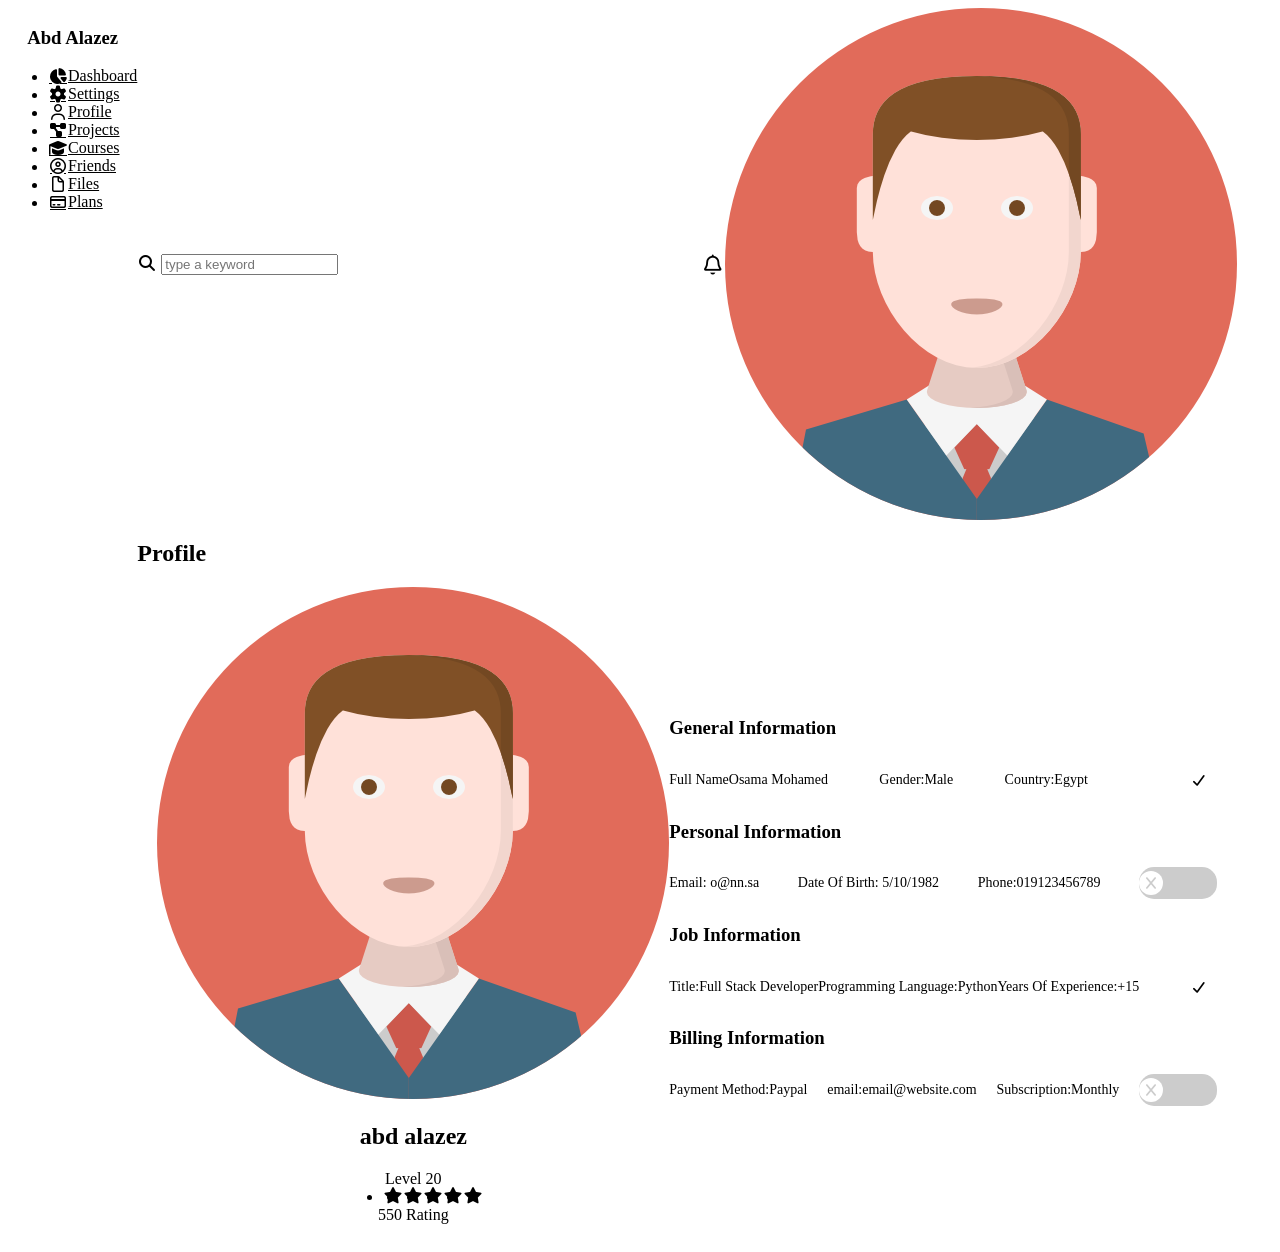
==== profile.html @ 676dd2e9 "implement profile page layout and user overview widget Establish the foundational HTML structure for" ====
<!doctype html>
<html lang="en">
  <head>
    <meta charset="UTF-8" />
    <meta name="viewport" content="width=device-width, initial-scale=1.0" />
    <link rel="stylesheet" href="css/all.min.css" />
    <link rel="stylesheet" href="css/framewerk.css" />
    <link rel="stylesheet" href="css/profile.css" />
    <!-- font -->
    <link rel="preconnect" href="https://fonts.googleapis.com" />
    <link rel="preconnect" href="https://fonts.gstatic.com" crossorigin />
    <link
      href="https://fonts.googleapis.com/css2?family=Open+Sans:ital,wght@0,300..800;1,300..800&display=swap"
      rel="stylesheet"
    />
    <title>Profile</title>
  </head>
  <body>
    <main class="d-flex">
      <aside class="bg-white p-20 relative">
        <h3 class="relative txt-center txt-cap">abd alazez</h3>
        <ul>
          <li>
            <a
              href="index.html"
              class="c-black txt-cap p-10 d-flex al-center gap-10 rad-6"
            >
              <i class="fa-solid fa-chart-pie fa-fw"></i>
              <span>dashboard</span>
            </a>
          </li>
          <li>
            <a
              href="settings.html"
              class="c-black txt-cap p-10 d-flex al-center gap-10 rad-6"
            >
              <i class="fa-solid fa-gear fa-fw"></i>
              <span>settings</span>
            </a>
          </li>
          <li>
            <a
              href="profile.html"
              class="active c-black txt-cap p-10 d-flex al-center gap-10 rad-6"
            >
              <i class="fa-regular fa-user fa-fw"></i>
              <span>profile</span>
            </a>
          </li>
          <li>
            <a
              href="projects.html"
              class="c-black txt-cap p-10 d-flex al-center gap-10 rad-6"
            >
              <i class="fa-solid fa-diagram-project fa-fw"></i>
              <span>projects</span>
            </a>
          </li>
          <li>
            <a
              href="courses.html"
              class="c-black txt-cap p-10 d-flex al-center gap-10 rad-6"
            >
              <i class="fa-solid fa-graduation-cap fa-fw"></i>
              <span>courses</span>
            </a>
          </li>
          <li>
            <a
              href="friends.html"
              class="c-black txt-cap p-10 d-flex al-center gap-10 rad-6"
            >
              <i class="fa-regular fa-circle-user fa-fw"></i>
              <span>friends</span>
            </a>
          </li>
          <li>
            <a
              href="files.html"
              class="c-black txt-cap p-10 d-flex al-center gap-10 rad-6"
            >
              <i class="fa-regular fa-file fa-fw"></i>
              <span>files</span>
            </a>
          </li>
          <li>
            <a
              href="plans.html"
              class="c-black txt-cap p-10 d-flex al-center gap-10 rad-6"
            >
              <i class="fa-regular fa-credit-card fa-fw"></i>
              <span>plans</span>
            </a>
          </li>
        </ul>
      </aside>
      <section class="content">
        <header class="flex-between p-20 bg-white">
          <div class="search relative">
            <i class="fa-solid fa-magnifying-glass"></i>
            <input type="search" placeholder="type a keyword" />
          </div>
          <div class="icons d-flex al-center gap-10 relative">
            <i class="fa-regular fa-bell fa-lg"></i>
            <img src="images/avatar.png" alt="avatar" />
          </div>
        </header>
        <h1 class="relative txt-cap p-20">profile</h1>

        <!-- wedgits area -->
        <section class="wedgits">
          <article class="overview bg-white m-20 rad-10 d-flex al-center">
            <div class="avatar-box p-20 txt-center ">
              <img src="images/avatar.png" alt="avatar" />
              <h2>abd alazez</h2>
              <span class="c-grey">Level 20</span>
              <span class="progress relative d-block bg-ccc rad-6"></span>
              <ul class="flex-center c-orange m-block-10 txt-center">
                <li>
                  <i class="fa-solid fa-star"></i>
                </li>
                <li>
                  <i class="fa-solid fa-star"></i>
                </li>
                <li>
                  <i class="fa-solid fa-star"></i>
                </li>
                <li>
                  <i class="fa-solid fa-star"></i>
                </li>
                <li>
                  <i class="fa-solid fa-star"></i>
                </li>
              </ul>
              <span class="c-grey">550 Rating</span>
            </div>
            <div class="info p-20 relative">
              <div class="info-1">
                <h3 class="c-grey">General Information</h3>
                <div class="content flex-between gap-10">
                  <p class="fs-14">
                    <span class="c-grey">Full Name</span>Osama Mohamed
                  </p>
                  <p class="fs-14"><span class="c-grey">Gender:</span>Male</p>
                  <p class="fs-14"><span class="c-grey">Country:</span>Egypt</p>
                  <label class="toggle-switch d-flex al-center relative bg-ccc">
                    <input
                      type="checkbox"
                      class="bg-white c-ccc rad-half flex-center"
                      checked
                    />
                  </label>
                </div>
              </div>
              <div class="info-1">
                <h3 class="c-grey">Personal Information</h3>
                <div class="content flex-between gap-10">
                  <p class="fs-14">
                    <span class="c-grey">Email: </span>o@nn.sa
                  </p>
                  <p class="fs-14">
                    <span class="c-grey"> Date Of Birth: </span>5/10/1982
                  </p>
                  <p class="fs-14">
                    <span class="c-grey">Phone:</span>019123456789
                  </p>
                  <label class="toggle-switch d-flex al-center relative bg-ccc">
                    <input
                      type="checkbox"
                      class="bg-white c-ccc rad-half flex-center"
                    />
                  </label>
                </div>
              </div>
              <div class="info-1">
                <h3 class="c-grey">Job Information</h3>
                <div class="content flex-between gap-10">
                  <p class="fs-14"><span class="c-grey">Title:</span>Full Stack Developer</p>
                  <p class="fs-14"><span class="c-grey">Programming Language:</span>Python</p>
                  <p class="fs-14">
                    <span class="c-grey">Years Of Experience:</span>+15
                  </p>
                  <label class="toggle-switch d-flex al-center relative bg-ccc">
                    <input
                      type="checkbox"
                      class="bg-white c-ccc rad-half flex-center"
                      checked
                    />
                  </label>
                </div>
              </div>
              <div class="info-1">
                <h3 class="c-grey">Billing Information</h3>
                <div class="content flex-between gap-10">
                  <p class="fs-14">
                    <span class="c-grey">Payment Method:</span>Paypal
                  </p>
                  <p class="fs-14"><span class="c-grey">email:</span>email@website.com</p>
                  <p class="fs-14"><span class="c-grey">Subscription:</span>Monthly</p>
                  <label class="toggle-switch d-flex al-center relative bg-ccc">
                    <input
                      type="checkbox"
                      class="bg-white c-ccc rad-half flex-center"
                    />
                  </label>
                </div>
              </div>
            </div>
          </article>
        </section>
        <!-- end wedgits area -->
      </section>
    </main>
  </body>
</html>
---- css/framewerk.css ----
/* layout */
.d-block {
  display: block;
}

.d-flex {
  display: flex;
}

.al-center {
  align-items: center;
}

.flx-bt {
  justify-content: space-between;
}

.gap-5 {
  gap: calc(var(--px-x) / 2);
}
.gap-10 {
  gap: var(--px-x);
}
.gap-20 {
  gap: var(--px-2x);
}

.d-grid {
  display: grid;
}
@media (max-width: 47.9375rem) {
  .d-block-moblie {
    display: block;
  }
}
/* end-layout */
/* over flow */
.over-hidden {
  overflow: hidden;
}
/* end over flow */

/* padding - margin */
.p-10 {
  padding: var(--px-x);
}
.p-15 {
  padding: 0.9375rem;
}
.p-20 {
  padding: var(--px-2x);
}
.p-block-10 {
  padding-block: var(--px-x);
}
.p-block-20 {
  padding-block: var(--px-2x);
}

@media (max-width: 47.9375rem) {
  .p-5-mobile {
    padding: calc(var(--px-x) / 2);
  }
}
@media (max-width: 47.9375rem) {
  .p-10-mobile {
    padding: var(--px-x);
  }
}

.m-0 {
  margin: 0;
}
.m-20 {
  margin: 1.25rem;
}
.mt-5 {
  margin-top: 5px;
}
.mt-20 {
  margin-top: var(--px-2x);
}
.mb-25 {
  margin-bottom: var(--px-2x);
}

.m-block-10 {
  margin-block: var(--px-x);
}
/* end padding - margin */
.w-ft {
  width: fit-content;
}
/* background */
.bg-eee {
  background-color: #eee;
}
.bg-ccc {
  background-color: #ccc;
}
.bg-grey {
  background-color: var(--grey-color);
}
.bg-blue {
  background-color: var(--blue-color);
}
.bg-green {
  background-color: var(--green-color);
}
.bg-orange {
  background-color: var(--orange-color);
}
.bg-red {
  background-color: var(--red-color);
}
.hover-blue:hover {
  background-color: var(--blue-alt-color);
}
.bg-white {
  background-color: #fff;
}

/* end background */
/* border */
.rad-6 {
  border-radius: 0.375em;
}
.rad-10 {
  border-radius: var(--px-x);
}

.rad-half {
  border-radius: 50%;
}
/* end border */
/* position */
.relative {
  position: relative;
}
/* end position */
/* font */
.txt-center {
  text-align: center;
}
@media (max-width: 47.9375rem) {
  .txt-center-mobile {
    text-align: center;
  }
}
.txt-cap {
  text-transform: capitalize;
}
.txt-upper {
  text-transform: uppercase;
}
.c-white {
  color: #fff;
}
.c-ccc {
  color: #ccc;
}
.c-black {
  color: #000;
}
.c-green {
  color: var(--green-color);
}
.c-orange {
  color: var(--orange-color);
}
.c-red {
  color: var(--red-color);
}
.c-blue {
  color: var(--blue-color);
}
.c-grey {
  color: var(--grey-color);
}

.fw-bold {
  font-weight: bold;
}
.fs-14 {
  font-size: 14px;
}
/* end font */
/* componant */
.flex-between {
  display: flex;
  justify-content: space-between;
  align-items: center;
}
.flex-center {
  display: flex;
  justify-content: center;
  align-items: center;
}

.btn-shape {
  border: none;
  padding: 0.25rem var(--px-x);
  font-size: 14px;
  border-radius: 0.9rem;
}

.delete {
  opacity: 0.5;
  & *:not(i) {
    text-decoration: line-through;
  }
}

label.toggle-switch {
  width: 78px;
  height: 32px;
  border-radius: 15px;
  transition: background-color var(--duration);
  input[type="checkbox"] {
    appearance: none;
    -webkit-appearance: none;
    position: absolute;
    width: 24px;
    height: 24px;
    right: calc(100% - 27px);
    transition: var(--duration);
    &::before {
      content: "\58";
      font-weight: 900;
      font-family: var(--fa-family-classic);
    }
    &:checked {
      transform: rotate(360deg);
      right: 3px;
      background-color: #fff;
      color: var(--blue-color);
      &::before {
        content: "\f00c";
      }
    }
  }

  &:has(input[type="checkbox"]:checked) {
    background-color: var(--blue-color);
  }
}
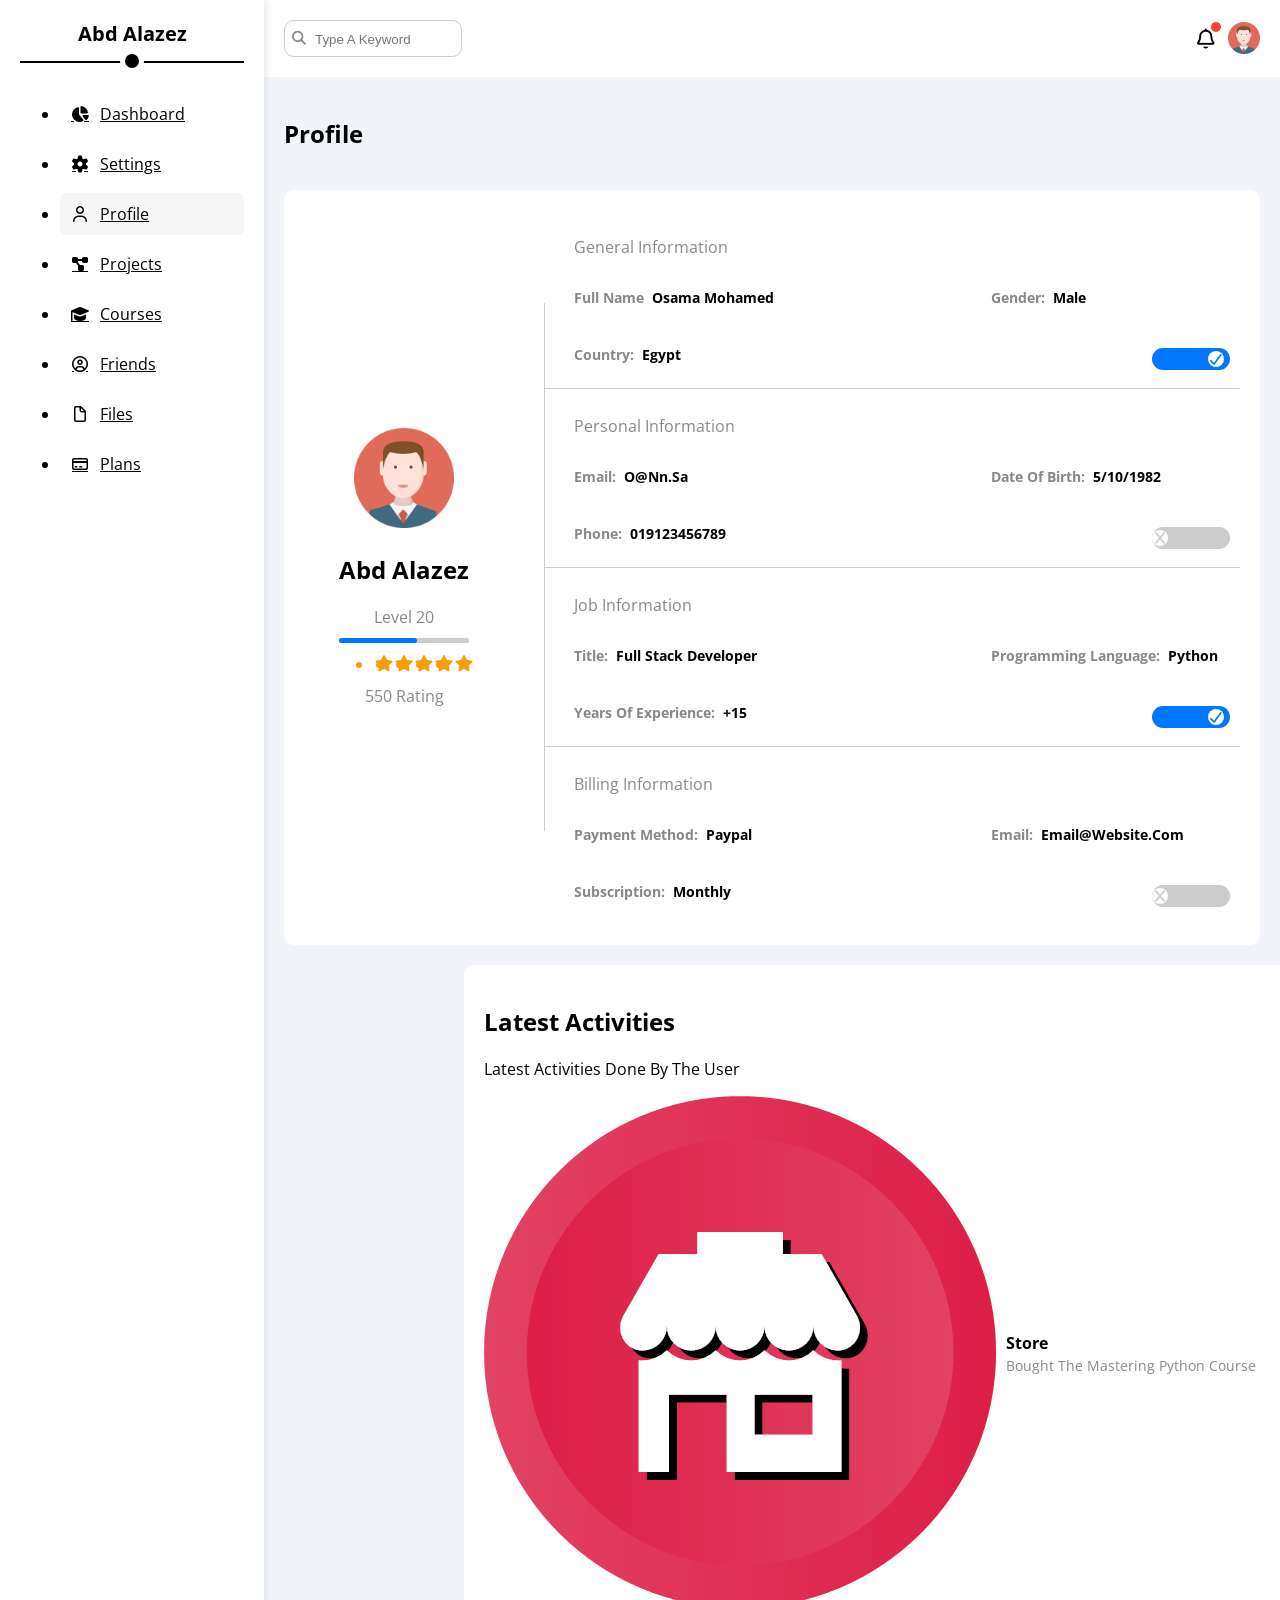
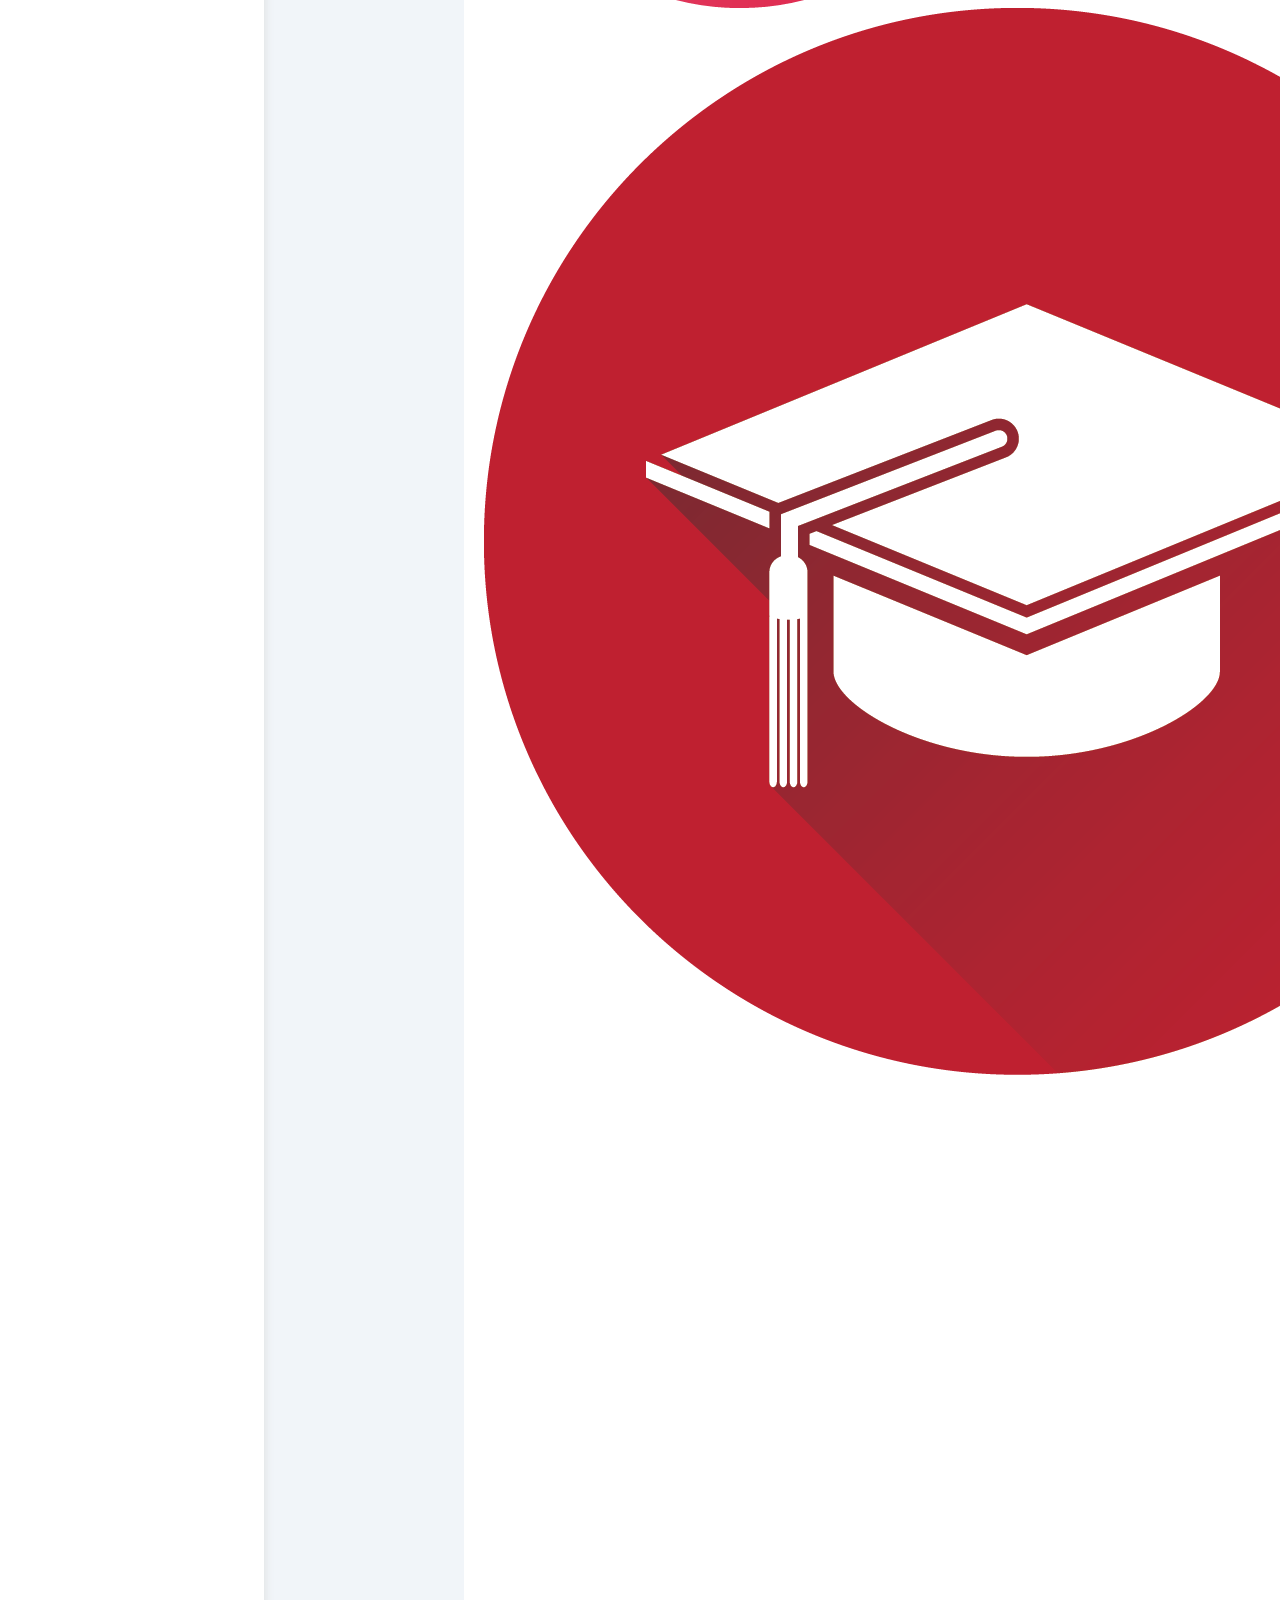
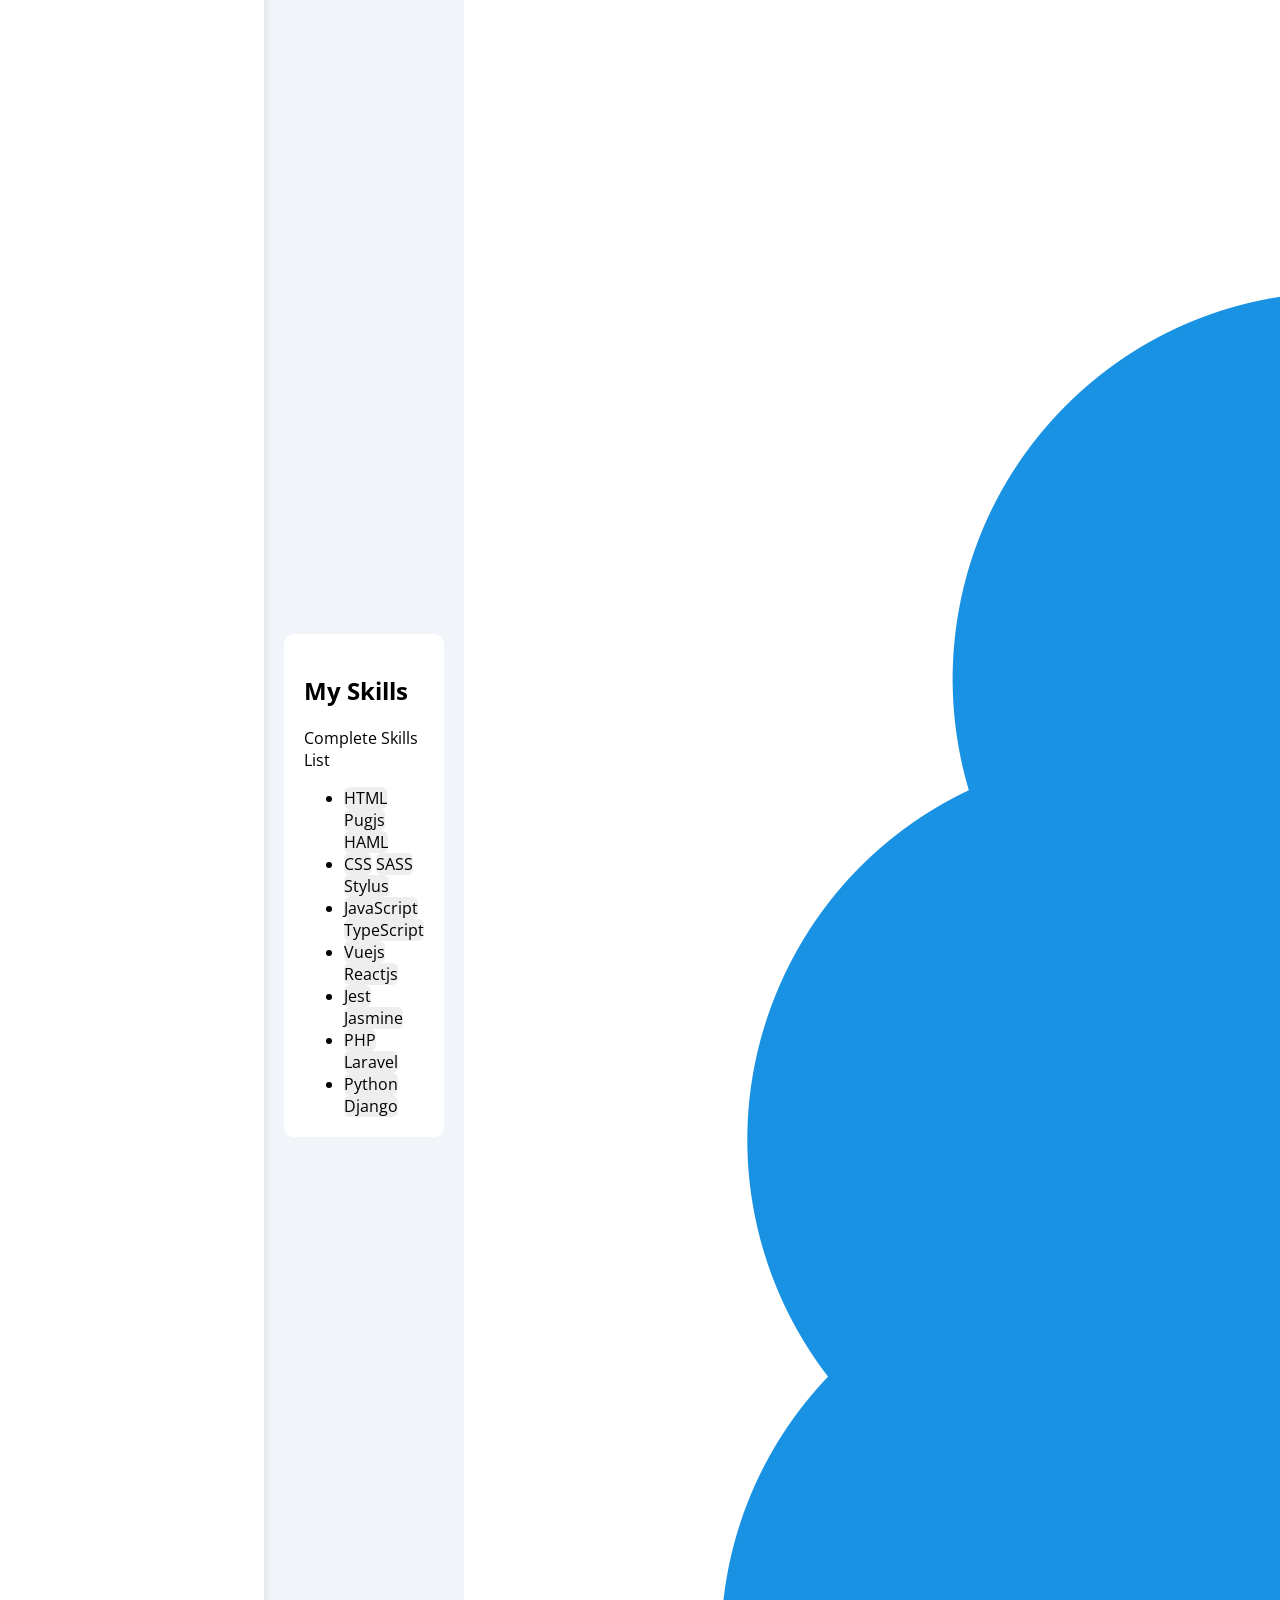
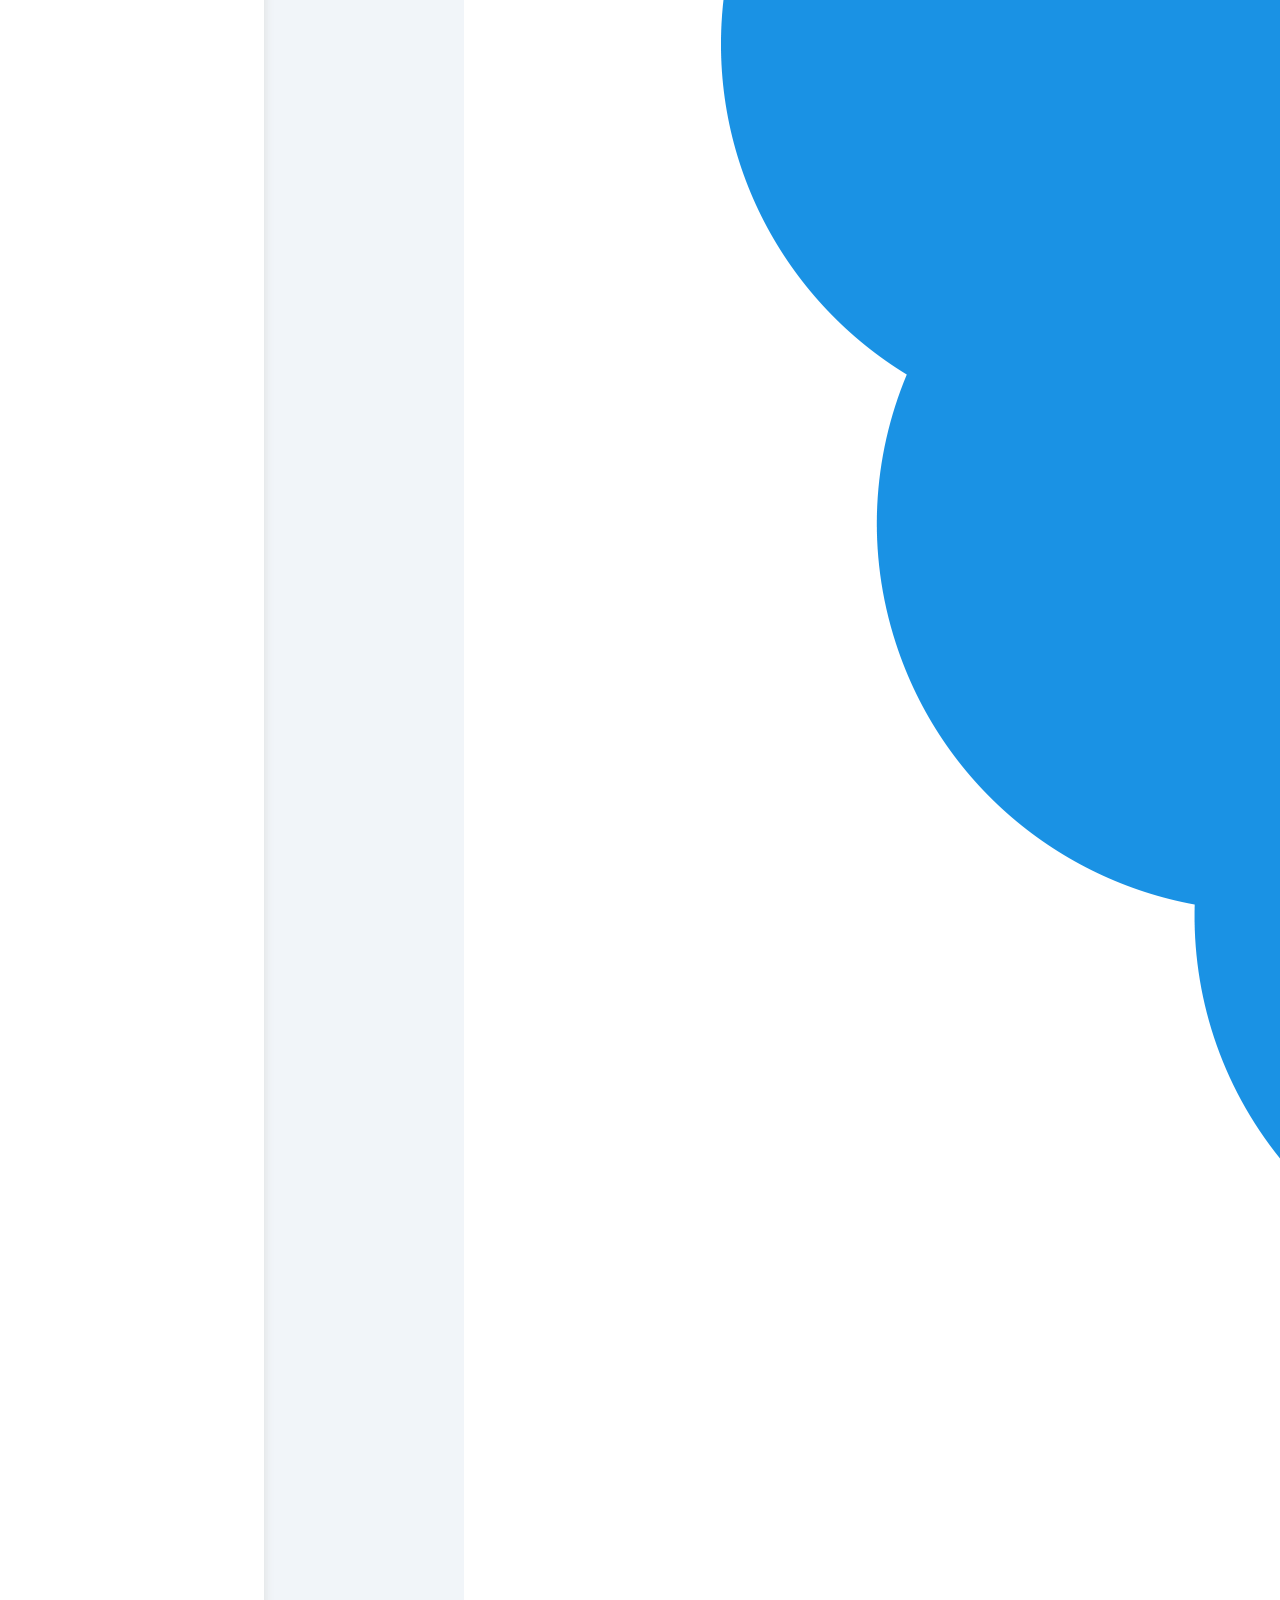
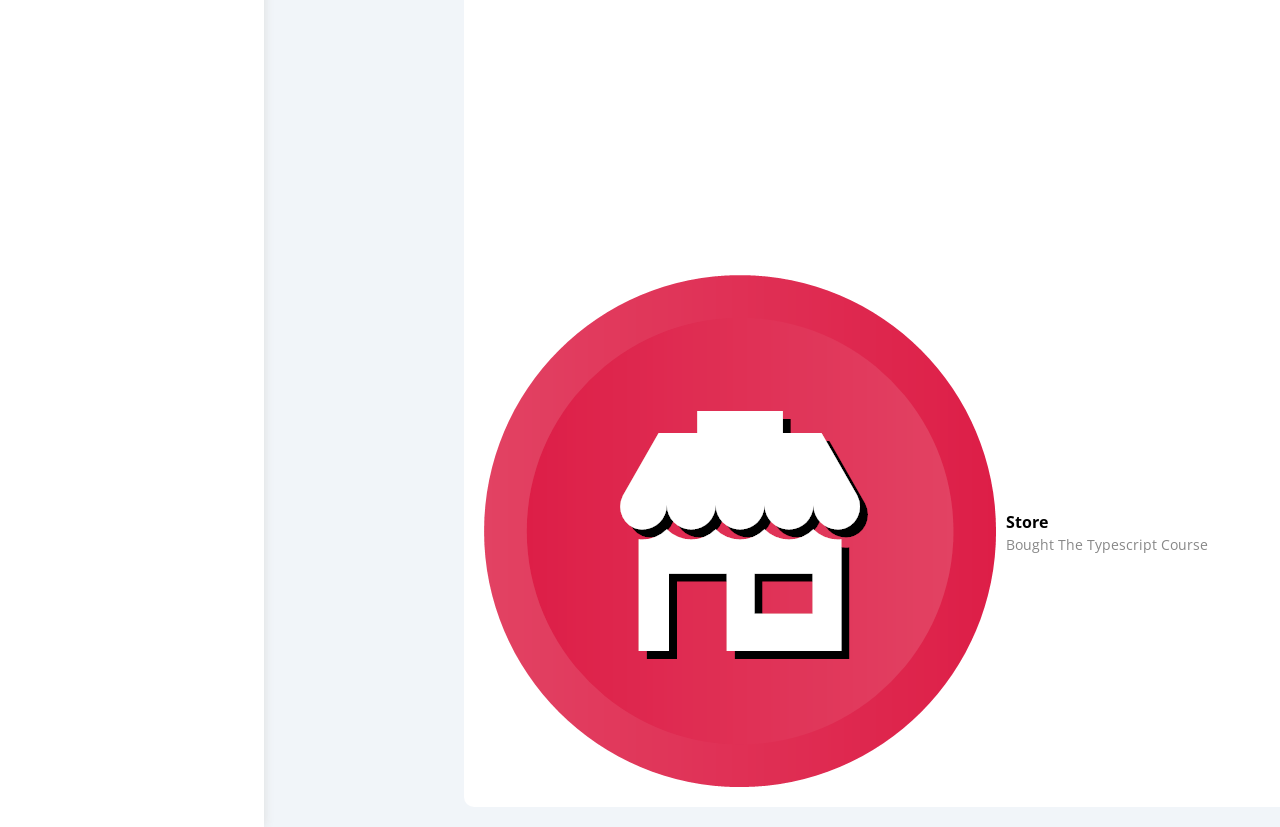
==== commit c5fa614b: "complete profile page by adding skills and latest activities widgets - Introduce "My Skills" widget " ====
--- a/profile.html
+++ b/profile.html
@@ -207,6 +207,111 @@
               </div>
             </div>
           </article>
+          <section class="other-data flex-between m-20 gap-20">
+            <article class="skills bg-white p-20 p-10-mobile rad-10">
+              <div class="title">
+                <h2>My Skills</h2>
+                <p>Complete Skills List</p>
+              </div>
+              <ul class="m-0">
+                <li>
+                  <span class="bg-eee rad-6">HTML</span>
+                  <span class="bg-eee rad-6">Pugjs</span>
+                  <span class="bg-eee rad-6">HAML</span>
+                </li>
+                <li>
+                  <span class="bg-eee rad-6">CSS</span>
+                  <span class="bg-eee rad-6">SASS</span>
+                  <span class="bg-eee rad-6">Stylus</span>
+                </li>
+                <li>
+                  <span class="bg-eee rad-6">JavaScript</span>
+                  <span class="bg-eee rad-6">TypeScript</span>
+                </li>
+                <li>
+                  <span class="bg-eee rad-6">Vuejs</span>
+                  <span class="bg-eee rad-6">Reactjs</span>
+                </li>
+                <li>
+                  <span class="bg-eee rad-6">Jest</span>
+                  <span class="bg-eee rad-6">Jasmine</span>
+                </li>
+                <li>
+                  <span class="bg-eee rad-6">PHP</span>
+                  <span class="bg-eee rad-6">Laravel</span>
+                </li>
+                <li>
+                  <span class="bg-eee rad-6">Python</span>
+                  <span class="bg-eee rad-6">Django</span>
+                </li>
+              </ul>
+            </article>
+
+            <article class="latest-activities bg-white p-20 p-10-mobile rad-10">
+              <div class="title">
+                <h2>Latest Activities</h2>
+                <p>Latest Activities Done By The User</p>
+              </div>
+              <div class="activity flex-between">
+                <div class="info d-flex al-center gap-10">
+                  <img src="images/activity-01.png" alt="Store" />
+                  <div class="txt">
+                    <span class="d-block fw-bold mt-5 mb-10">Store</span>
+                    <span class="c-grey fs-14"
+                      >Bought The Mastering Python Course</span
+                    >
+                  </div>
+                </div>
+                <div class="date">
+                  <span class="d-block mt-5 mb-10">18:10</span>
+                  <span class="c-grey fs-14">Yesterday</span>
+                </div>
+              </div>
+              <div class="activity flex-between">
+                <div class="info d-flex al-center gap-10">
+                  <img src="images/activity-02.png" alt="Academy" />
+                  <div class="txt">
+                    <span class="d-block fw-bold mt-5 mb-10">Academy</span>
+                    <span class="c-grey fs-14">Got The PHP Certificate</span>
+                  </div>
+                </div>
+                <div class="date">
+                  <span class="d-block mt-5 mb-10">16:05</span>
+                  <span class="c-grey fs-14">Yesterday</span>
+                </div>
+              </div>
+              <div class="activity flex-between">
+                <div class="info d-flex al-center gap-10">
+                  <img src="images/activity-03.png" alt="Badges" />
+                  <div class="txt">
+                    <span class="d-block fw-bold mt-5 mb-10">Badges</span>
+                    <span class="c-grey fs-14"
+                      >Unlocked The 10 Skills Badge</span
+                    >
+                  </div>
+                </div>
+                <div class="date">
+                  <span class="d-block mt-5 mb-10">18:05</span>
+                  <span class="c-grey fs-14">Yesterday</span>
+                </div>
+              </div>
+              <div class="activity flex-between">
+                <div class="info d-flex al-center gap-10">
+                  <img src="images/activity-01.png" alt="Store" />
+                  <div class="txt">
+                    <span class="d-block fw-bold mt-5 mb-10">Store</span>
+                    <span class="c-grey fs-14"
+                      >Bought The Typescript Course</span
+                    >
+                  </div>
+                </div>
+                <div class="date">
+                  <span class="d-block mt-5 mb-10">12:05</span>
+                  <span class="c-grey fs-14">Yesterday</span>
+                </div>
+              </div>
+            </article>
+          </section>
         </section>
         <!-- end wedgits area -->
       </section>
--- a/css/profile.css
+++ b/css/profile.css
@@ -0,0 +1,280 @@
+:root {
+  --blue-color: #0077ff;
+  --blue-alt-color: #0d69d5;
+  --orange-color: #f59e0b;
+  --green-color: #22c55e;
+  --red-color: #f44336;
+  --grey-color: #888;
+  --grey-alt-color: #eee;
+  --duration: 0.3s;
+  --px-x: 0.625rem;
+  --px-2x: 1.25rem;
+  --px-2x5: 1.5625rem;
+  --px-3x: 1.875rem;
+}
+
+html {
+  scroll-behavior: smooth;
+}
+
+::-webkit-scrollbar {
+  width: 0.8rem;
+}
+::-webkit-scrollbar-track {
+  background-color: #fff;
+}
+::-webkit-scrollbar-thumb {
+  background-color: var(--blue-color);
+}
+::-webkit-scrollbar-thumb:hover {
+  background-color: var(--blue-alt-color);
+}
+
+label.toggle-switch {
+  width: 78px;
+  height: 22px;
+  border-radius: 15px;
+  transition: background-color var(--duration);
+  input[type="checkbox"] {
+    appearance: none;
+    -webkit-appearance: none;
+    position: absolute;
+    width: 16px;
+    height: 16px;
+    right: calc(100% - 19px);
+    transition: var(--duration);
+    &::before {
+      content: "\58";
+      font-weight: 900;
+      font-family: var(--fa-family-classic);
+    }
+    &:checked {
+      transform: rotate(360deg);
+      right: 3px;
+      background-color: #fff;
+      color: var(--blue-color);
+      &::before {
+        content: "\f00c";
+      }
+    }
+  }
+
+  &:has(input[type="checkbox"]:checked) {
+    background-color: var(--blue-color);
+  }
+}
+
+body {
+  margin: 0;
+  font-family: "Open Sans", sans-serif;
+  text-transform: capitalize;
+}
+
+main {
+  min-height: 100dvh;
+  overflow: hidden;
+  background-color: #f1f5f9;
+}
+
+/* aside */
+main aside {
+  box-shadow: 0 0 10px #ddd;
+  width: 14rem;
+  h3 {
+    margin-top: 0;
+    padding-bottom: 1rem;
+    font-size: clamp(0.938rem, calc(0.824rem + 0.568vw), 1.25rem);
+  }
+  ul {
+    a {
+      margin-block-start: 0.5rem;
+      transition: background-color var(--duration);
+      &:hover,
+      &.active {
+        background-color: #f6f6f6;
+      }
+    }
+  }
+}
+@media (min-width: 768px) {
+  aside > h3 {
+    &::before,
+    &::after {
+      content: "";
+      position: absolute;
+      background: #000;
+    }
+    &::before {
+      width: 100%;
+      height: 0.1rem;
+      bottom: 0;
+      left: 0;
+    }
+    &::after {
+      border-radius: 50%;
+      bottom: -50%;
+      left: 50%;
+      transform: translate(-50%, -50%);
+      padding: 7px;
+      border: 5px solid #fff;
+    }
+  }
+  aside ul li:first-child {
+    margin-block-start: var(--px-3x);
+  }
+}
+@media (max-width: 47.9375rem) {
+  main aside {
+    max-width: 4rem;
+    padding: var(--px-x) !important;
+    h3 {
+      writing-mode: sideways-lr;
+      margin-left: 0.4rem;
+      margin-top: 0.3rem;
+    }
+    li span {
+      display: none;
+    }
+  }
+}
+/* end aside */
+
+main section.content {
+  flex: 1;
+  overflow: hidden;
+}
+
+section.content header {
+  .search {
+    border: 1px solid #ccc;
+    border-radius: 0.6rem;
+    padding-block: 0.4rem;
+    padding-inline: 1.875rem 0.4rem;
+    i {
+      position: absolute;
+      top: 50%;
+      transform: translateY(-50%);
+      left: 5px;
+      color: var(--grey-color);
+      font-size: 14px;
+    }
+    input[type="search"] {
+      border: none;
+      width: 8.75rem;
+      transition: width var(--duration);
+      padding: 0;
+      &::placeholder {
+        text-transform: capitalize;
+        transition: opacity var(--duration);
+      }
+      &:focus {
+        width: 11.25rem;
+        &::placeholder {
+          opacity: 0;
+        }
+      }
+    }
+  }
+  .icons {
+    &::after {
+      content: "";
+      width: var(--px-x);
+      height: var(--px-x);
+      border-radius: 50%;
+      background-color: var(--red-color);
+      position: absolute;
+      top: 0;
+      left: 1.1em;
+    }
+    img {
+      width: 2rem;
+      height: 2rem;
+    }
+  }
+}
+/* wedgits */
+.wedgits .overview {
+  .avatar-box {
+    padding-inline: 50px;
+    img {
+      width: 100px;
+    }
+    span.progress {
+      height: 5px;
+      width: 130px;
+      margin: 10px auto;
+      &::before {
+        content: "";
+        width: 60%;
+        height: 100%;
+        background-color: var(--blue-color);
+        position: absolute;
+        top: 0;
+        left: 0;
+        border-radius: 6px;
+      }
+    }
+  }
+  .info {
+    .info-1 {
+      padding: 10px;
+
+      h3 {
+        font-size: 16px;
+        font-weight: normal;
+      }
+      .content {
+        flex-wrap: wrap;
+        margin-top: 10px;
+        p {
+          min-width: 239px;
+          font-weight: bold;
+          span {
+            display: inline-block;
+            margin-right: 8px;
+          }
+        }
+        .toggle-switch {
+          margin-top: 10px;
+        }
+      }
+      &:not(:last-child) {
+        border-bottom: 1px solid #ccc;
+      }
+    }
+  }
+}
+
+@media (min-width: 992px) {
+  .wedgits .overview {
+    .info {
+      .info-1 {
+        padding-left: 30px;
+      }
+      &::after {
+        content: "";
+        width: 1px;
+        height: 70%;
+        position: absolute;
+        left: 20px;
+        top: 15%;
+        background-color: #ccc;
+      }
+    }
+  }
+}
+@media (max-width: 991px) {
+  .wedgits .overview {
+    flex-direction: column;
+    .info-1 {
+      text-align: center;
+      .content {
+        justify-content: center;
+      }
+      .toggle-switch {
+        margin: 15px auto;
+      }
+    }
+  }
+}
+/* end wedgits */
